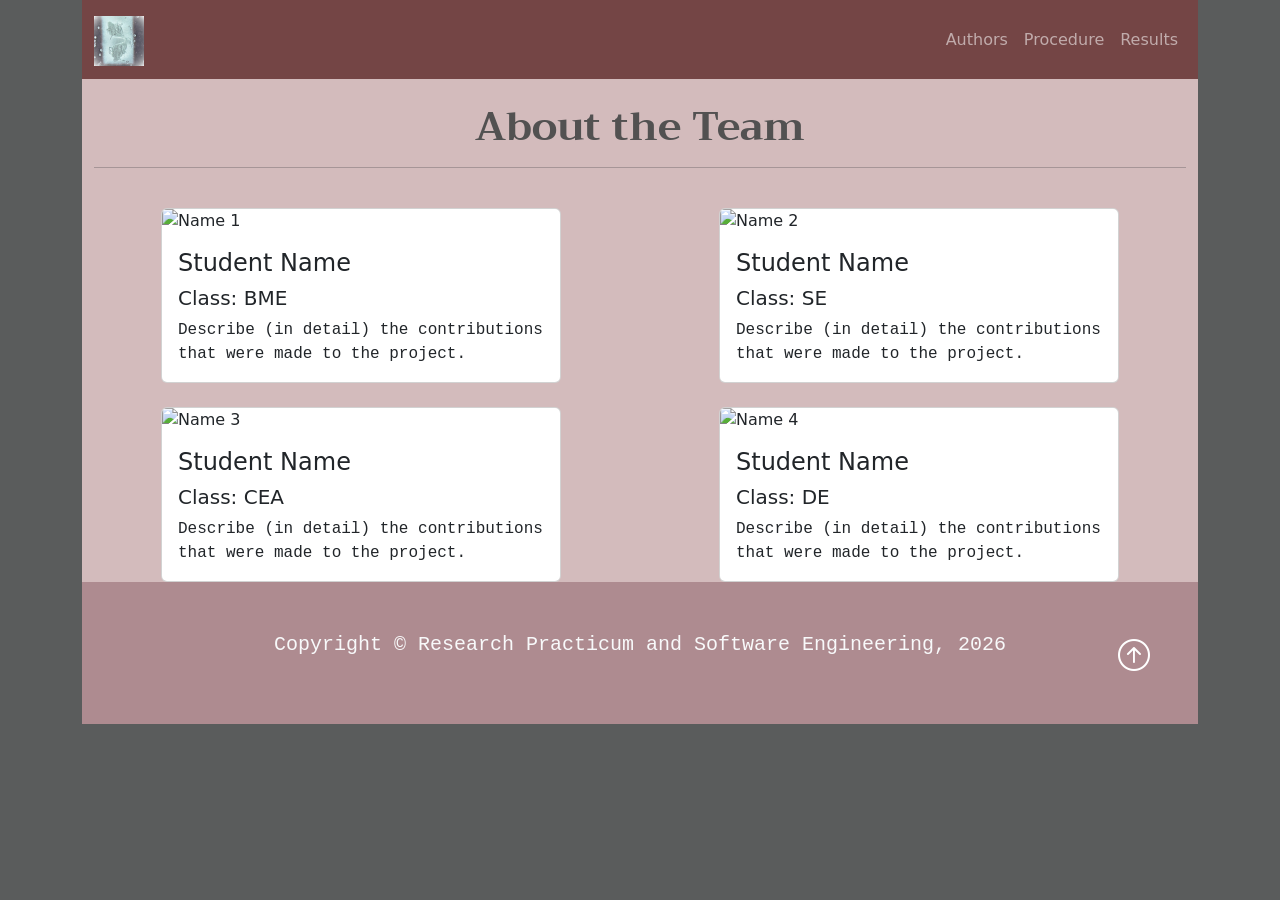
==== authors.html @ 6f35f6b5 "Added all necessary pages, formatted CSS" ====
<!DOCTYPE html>
<html lang="en">

<head>
    <meta charset="UTF-8">
    <meta name="viewport" content="width=device-width, initial-scale=1.0">
    <title>Activity 2.1.5 Class Demo</title>

    <!--CSS Links-->
    <link href="https://cdn.jsdelivr.net/npm/bootstrap@5.3.8/dist/css/bootstrap.min.css" rel="stylesheet"
        integrity="sha384-sRIl4kxILFvY47J16cr9ZwB07vP4J8+LH7qKQnuqkuIAvNWLzeN8tE5YBujZqJLB" crossorigin="anonymous">
    <link rel="stylesheet" href="https://cdn.jsdelivr.net/npm/bootstrap-icons@1.13.1/font/bootstrap-icons.min.css">
    <link rel="stylesheet" href="styles.css">
    <link rel="stylesheet" href="https://fonts.googleapis.com/css?family=Trirong">


    <!--JavaScript Links-->
    <script src="https://cdn.jsdelivr.net/npm/bootstrap@5.3.8/dist/js/bootstrap.bundle.min.js"
        integrity="sha384-FKyoEForCGlyvwx9Hj09JcYn3nv7wiPVlz7YYwJrWVcXK/BmnVDxM+D2scQbITxI"
        crossorigin="anonymous"></script>
</head>

<body class="body">
    <div class="container-lg min-vh-100">
        <header>
            <!--Navigation Bar-->
            <nav class="navbar navbar-expand-lg nav-background-color" data-bs-theme="dark">
                <div class="container">
                    <a href="index.html" class="navbar-brand"> <!-- Website Brand -->
                        <img src="img/ovary.png" alt="Ovary logo" class="d-inline-block align-text-top w-50">
                    </a>

                    <!--Hamburger Menu Button-->
                    <button class="navbar-toggler" type="button" data-bs-toggle="collapse" data-bs-target="#navmenu">
                        <span class="navbar-toggler-icon"></span>
                    </button>

                    <!-- Collapsible Navbar menu with custom hover underline CSS animation -->
                    <div class="collapse navbar-collapse" id="navmenu"> <!--Links to hamburger menu-->
                        <ul class="navbar-nav ms-auto"> <!--ms-auto provides automatic margin spacing-->
                            <li class="nav-itm">
                                <a href="authors.html" class="nav-link hover-underline-animation">Authors</a>
                            </li>
                            <li class="nav-itm">
                                <a href="procedure.html" class="nav-link hover-underline-animation">Procedure</a>
                            </li>
                            <li class="nav-itm">
                                <a href="results.html" class="nav-link hover-underline-animation">Results</a>
                            </li>
                        </ul>
                    </div>
                </div>
            </nav>
        </header>

        <!--About the team-->
        <section class="authors">
            <div class="container">
                <br> <!--Line break-->
                <h1 class="text-center about-team">About the Team</h1>
                <hr><br> <!--Horizontal and vertical line break-->

                <!--Cards organized in a 2x2 table format-->
                <div class="row rows-cols-1 rows-cols-md-2 g-4">
                    <div class="col">
                        <div class="card about">
                            <img src="img/woman1.jpg" alt="Name 1" class="card-img-top">
                            <div class="card-body">
                                <h4 class="card-title">Student Name</h4>
                                <h5>Class: BME</h5>
                                <p class="card-text">Describe (in detail) the contributions that were made to the
                                    project.</p>
                            </div>
                        </div>
                    </div>
                    <div class="col">
                        <div class="card about">
                            <img src="img/man1.png" alt="Name 2" class="card-img-top">
                            <div class="card-body">
                                <h4 class="card-title">Student Name</h4>
                                <h5>Class: SE</h5>
                                <p class="card-text">Describe (in detail) the contributions that were made to the
                                    project.</p>
                            </div>
                        </div>
                    </div>
                    <div class="col">
                        <div class="card about">
                            <img src="img/man2.jpg" alt="Name 3" class="card-img-top">
                            <div class="card-body">
                                <h4 class="card-title">Student Name</h4>
                                <h5>Class: CEA</h5>
                                <p class="card-text">Describe (in detail) the contributions that were made to the
                                    project.</p>
                            </div>
                        </div>
                    </div>
                    <div class="col">
                        <div class="card about">
                            <img src="img/woman2.jpg" alt="Name 4" class="card-img-top">
                            <div class="card-body">
                                <h4 class="card-title">Student Name</h4>
                                <h5>Class: DE</h5>
                                <p class="card-text">Describe (in detail) the contributions that were made to the
                                    project.</p>
                            </div>
                        </div>
                    </div>
                </div>
            </div>
        </section>


        <!--Footer-->
        <footer class="p-5 footer text-light text-center position-relative">
            <div class="container">
                <p class="lead">Copyright &copy; Research Practicum and Software Engineering, 2026</p>
                <a href="#" class="position-absolute bottom-0 end-0 p-5">
                    <i class="bi bi-arrow-up-circle h2 icon-white"></i>
                </a>
            </div>
        </footer>


    </div>

</body>

</html>
---- styles.css ----
/* ---------------------------------- Class CSS ---------------------------------- */

.about{
    width:400px;
    margin: auto;
}

.about-team{
    color:rgb(82, 81, 81)
}

.authors{
    background-color: #d3bbbc;
}

.body{
    background-color: rgb(90, 92, 92);
}

.chartjs-sample{
    background-color: #b08794;
}

.footer{                
    background-color: #ae8b90;
}

.icon-white{            /* Arrow icon at bottom of page */
    color: #FFFFFF;
}

.nav-background-color{   /* navbar background color */
    background-color: #744545;
}

.nav-menu-item{               /* navbar link text properties */
    font-size:25px;
    margin-left: 10px;
    margin-right: 10px;
}

.overview{
    background-color: #d3bbbc;
}

.overview-left-padding{
    padding-left: 20px;
}

.overview-right-padding{  
    padding-right: 20px;
}

.procedure{
    background-color: #d3bbbc;
    padding: 1px;
}

.showcase{
    background-color: #d3bbbc; /*#0096c7*/
}

h1 {
    font-family: "Trirong", Cambria, Cochin, Georgia, Times, 'Times New Roman', serif;
    font-weight: bold;
}

h1.display-4 {
    font-family: "Trirong", Cambria, Cochin, Georgia, Times, 'Times New Roman', serif;
    font-weight: bold;
    color: #1a0000;
    text-shadow: 0px 0px 10px #ffc9c9;
}
p {
    font-family:'Courier New', Courier, monospace;
}


/* ----------------- ID CSS ----------------- */

/* -----------------Underline Animation CSS -----------------*/
#chart-wrapper{
    margin: auto;
    padding: 10px; 
    min-height: 400px;
    background-color: whitesmoke !important;
    justify-content: center;
    align-items: center;  
}



.hover-underline-animation {
    display: inline-block;
    position: relative;
    /*color: #0087ca;*/
  }
  
.hover-underline-animation:after {
    content: '';
    position: absolute;
    width: 100%;
    transform: scaleX(0);
    height: 2px;
    bottom: 0;
    left: 0;
    background-color: #eae6e6;
    /*transform-origin: bottom right;*/
    transition: transform 0.35s ease-out;
}
  
.hover-underline-animation:hover:after {
    transform: scaleX(1);
    /*transform-origin: bottom left;*/
}
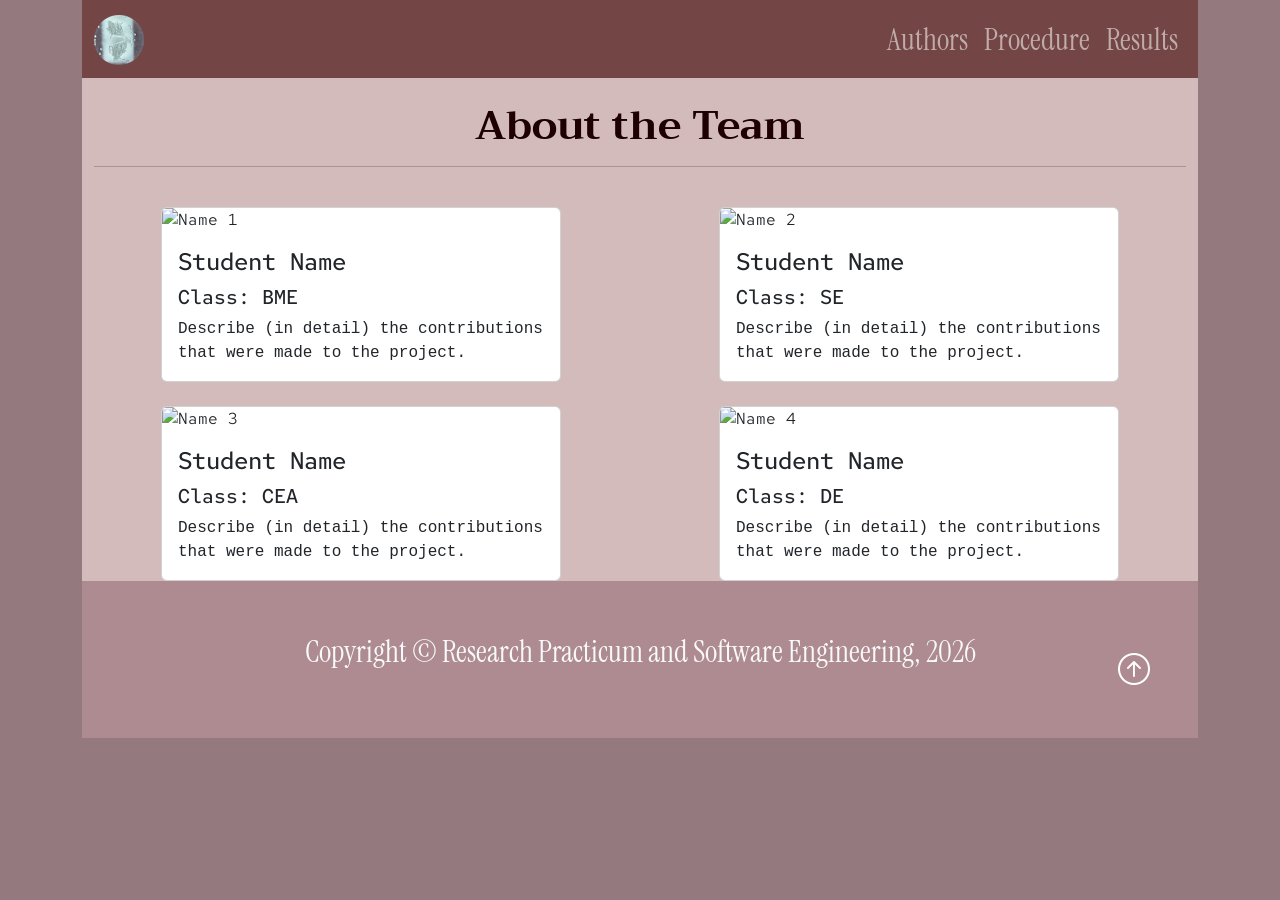
==== commit 9698536e: "Fixed css" ====
--- a/authors.html
+++ b/authors.html
@@ -12,7 +12,10 @@
     <link rel="stylesheet" href="https://cdn.jsdelivr.net/npm/bootstrap-icons@1.13.1/font/bootstrap-icons.min.css">
     <link rel="stylesheet" href="styles.css">
     <link rel="stylesheet" href="https://fonts.googleapis.com/css?family=Trirong">
+    <link href="https://fonts.googleapis.com/css2?family=Instrument+Serif:ital@0;1&display=swap" rel="stylesheet">
+    <link href="https://fonts.googleapis.com/css2?family=Red+Hat+Mono:ital,wght@0,300..700;1,300..700&display=swap" rel="stylesheet">
 
+    <link rel="icon" type="image/x-icon" href="img/ovary.png">
 
     <!--JavaScript Links-->
     <script src="https://cdn.jsdelivr.net/npm/bootstrap@5.3.8/dist/js/bootstrap.bundle.min.js"
@@ -68,7 +71,7 @@
                             <div class="card-body">
                                 <h4 class="card-title">Student Name</h4>
                                 <h5>Class: BME</h5>
-                                <p class="card-text">Describe (in detail) the contributions that were made to the
+                                <p class="card-text ">Describe (in detail) the contributions that were made to the
                                     project.</p>
                             </div>
                         </div>
@@ -114,7 +117,7 @@
         <!--Footer-->
         <footer class="p-5 footer text-light text-center position-relative">
             <div class="container">
-                <p class="lead">Copyright &copy; Research Practicum and Software Engineering, 2026</p>
+                <p class="lead credits">Copyright &copy; Research Practicum and Software Engineering, 2026</p>
                 <a href="#" class="position-absolute bottom-0 end-0 p-5">
                     <i class="bi bi-arrow-up-circle h2 icon-white"></i>
                 </a>
--- a/styles.css
+++ b/styles.css
@@ -6,7 +6,7 @@
 }
 
 .about-team{
-    color:rgb(82, 81, 81)
+    color:rgb(30, 0, 0)
 }
 
 .authors{
@@ -14,11 +14,15 @@
 }
 
 .body{
-    background-color: rgb(90, 92, 92);
+    background-color: rgb(148, 122, 126);
 }
 
 .chartjs-sample{
     background-color: #b08794;
+}
+
+.container {
+    font-family: "Red Hat Mono", monospace;
 }
 
 .footer{                
@@ -27,6 +31,11 @@
 
 .icon-white{            /* Arrow icon at bottom of page */
     color: #FFFFFF;
+}
+
+.credits {
+    font-family: "Instrument Serif", "Trirong", Cambria, Cochin, Georgia;
+    font-size: 30px;
 }
 
 .nav-background-color{   /* navbar background color */
@@ -39,6 +48,10 @@
     margin-right: 10px;
 }
 
+.new-font{
+    font-family: "Red Hat Mono", monospace;
+    font-weight: 200;
+}
 .overview{
     background-color: #d3bbbc;
 }
@@ -75,6 +88,14 @@
     font-family:'Courier New', Courier, monospace;
 }
 
+.minimize {
+    font-size: 20px;
+}
+
+.nav-itm {
+    font-family: "Instrument Serif", "Trirong", Cambria, Cochin, Georgia;
+    font-size: 30px;
+}
 
 /* ----------------- ID CSS ----------------- */
 
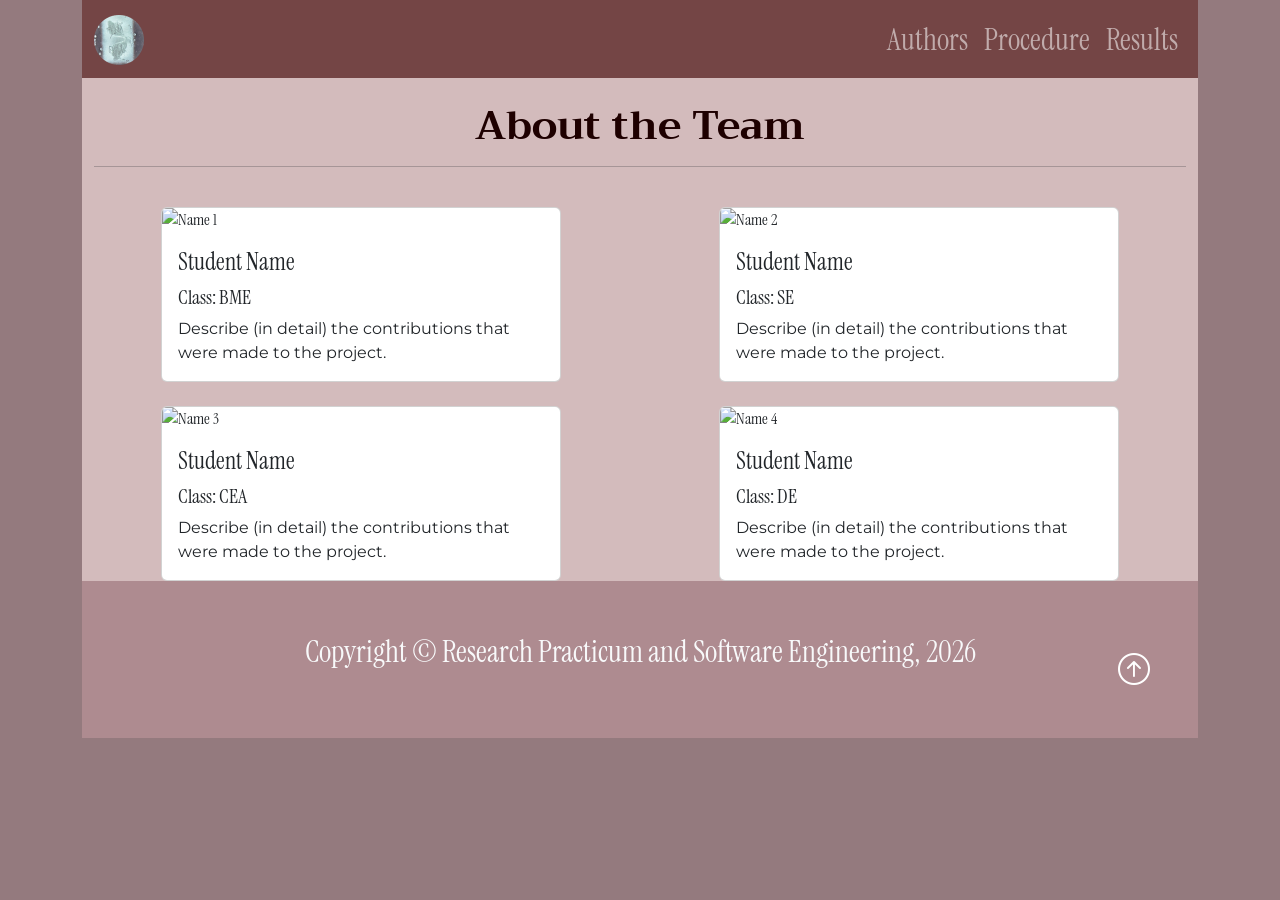
==== commit cd1f6227: "Fixed hero image and added fonts" ====
--- a/authors.html
+++ b/authors.html
@@ -13,7 +13,8 @@
     <link rel="stylesheet" href="styles.css">
     <link rel="stylesheet" href="https://fonts.googleapis.com/css?family=Trirong">
     <link href="https://fonts.googleapis.com/css2?family=Instrument+Serif:ital@0;1&display=swap" rel="stylesheet">
-    <link href="https://fonts.googleapis.com/css2?family=Red+Hat+Mono:ital,wght@0,300..700;1,300..700&display=swap" rel="stylesheet">
+    <link href="https://fonts.googleapis.com/css2?family=Montserrat:ital,wght@0,100..900;1,100..900&display=swap"
+        rel="stylesheet">
 
     <link rel="icon" type="image/x-icon" href="img/ovary.png">
 
--- a/styles.css
+++ b/styles.css
@@ -22,7 +22,7 @@
 }
 
 .container {
-    font-family: "Red Hat Mono", monospace;
+    font-family: "Instrument Serif", "Montserrat", Cambria, monospace;
 }
 
 .footer{                
@@ -49,8 +49,8 @@
 }
 
 .new-font{
-    font-family: "Red Hat Mono", monospace;
-    font-weight: 200;
+    font-family: "Montserrat", monospace;
+    font-weight:400;
 }
 .overview{
     background-color: #d3bbbc;
@@ -83,9 +83,12 @@
     font-weight: bold;
     color: #1a0000;
     text-shadow: 0px 0px 10px #ffc9c9;
+    text-align: center;
+    align-items: center;
+    justify-content: center;
 }
 p {
-    font-family:'Courier New', Courier, monospace;
+    font-family:'Montserrat', Courier, monospace;
 }
 
 .minimize {
@@ -95,6 +98,14 @@
 .nav-itm {
     font-family: "Instrument Serif", "Trirong", Cambria, Cochin, Georgia;
     font-size: 30px;
+}
+
+.hero-image {
+    background-image: url("img/image.png");
+    background-position: center;
+    background-size: cover;
+    background-repeat: no-repeat;
+    position: relative;
 }
 
 /* ----------------- ID CSS ----------------- */
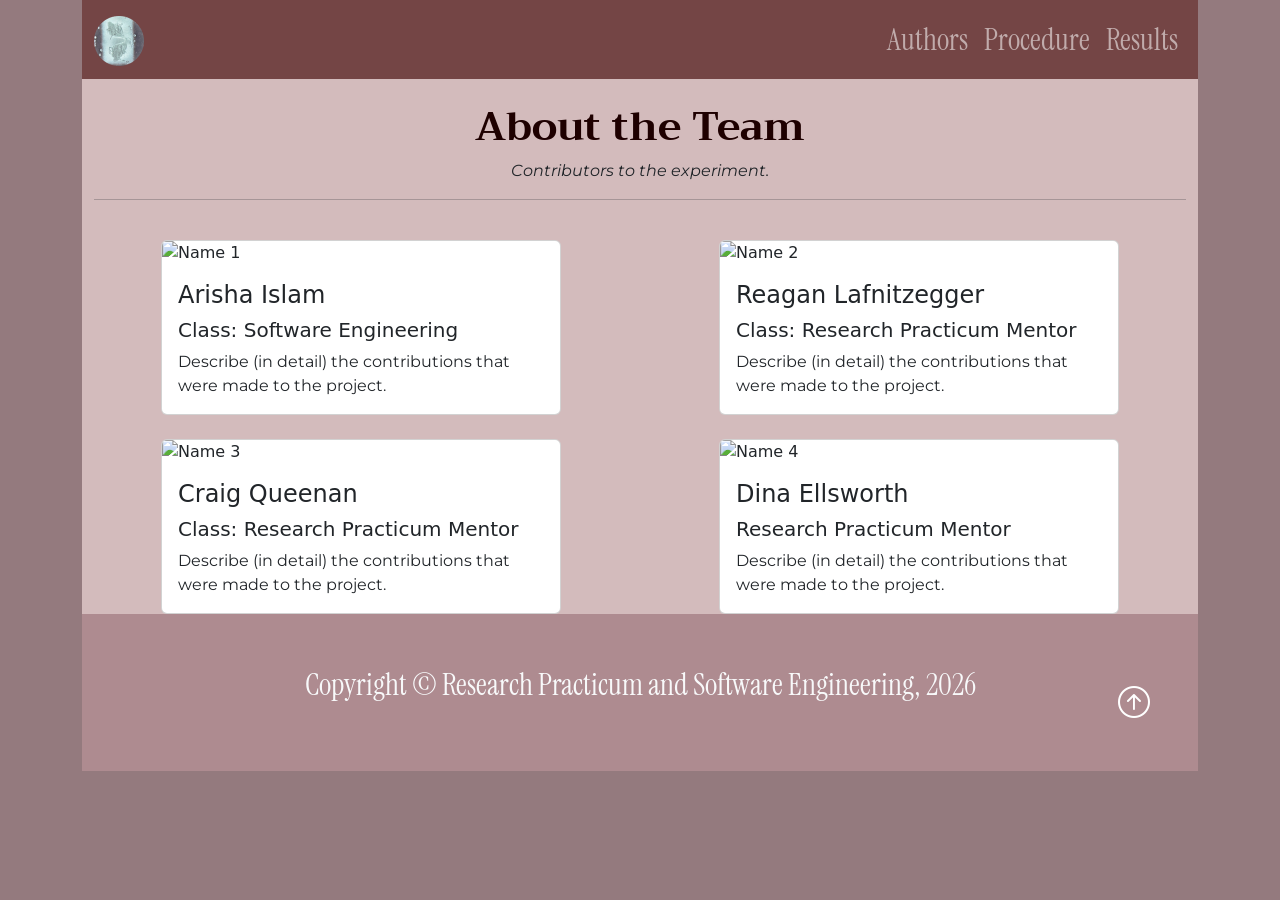
==== commit 7777a590: "Updated things" ====
--- a/authors.html
+++ b/authors.html
@@ -62,6 +62,7 @@
             <div class="container">
                 <br> <!--Line break-->
                 <h1 class="text-center about-team">About the Team</h1>
+                <p class="text-center"><em>Contributors to the experiment.</em></p>
                 <hr><br> <!--Horizontal and vertical line break-->
 
                 <!--Cards organized in a 2x2 table format-->
@@ -70,8 +71,8 @@
                         <div class="card about">
                             <img src="img/woman1.jpg" alt="Name 1" class="card-img-top">
                             <div class="card-body">
-                                <h4 class="card-title">Student Name</h4>
-                                <h5>Class: BME</h5>
+                                <h4 class="card-title">Arisha Islam</h4>
+                                <h5>Class: Software Engineering</h5>
                                 <p class="card-text ">Describe (in detail) the contributions that were made to the
                                     project.</p>
                             </div>
@@ -81,8 +82,8 @@
                         <div class="card about">
                             <img src="img/man1.png" alt="Name 2" class="card-img-top">
                             <div class="card-body">
-                                <h4 class="card-title">Student Name</h4>
-                                <h5>Class: SE</h5>
+                                <h4 class="card-title">Reagan Lafnitzegger</h4>
+                                <h5>Class: Research Practicum Mentor</h5>
                                 <p class="card-text">Describe (in detail) the contributions that were made to the
                                     project.</p>
                             </div>
@@ -92,8 +93,8 @@
                         <div class="card about">
                             <img src="img/man2.jpg" alt="Name 3" class="card-img-top">
                             <div class="card-body">
-                                <h4 class="card-title">Student Name</h4>
-                                <h5>Class: CEA</h5>
+                                <h4 class="card-title">Craig Queenan</h4>
+                                <h5>Class: Research Practicum Mentor</h5>
                                 <p class="card-text">Describe (in detail) the contributions that were made to the
                                     project.</p>
                             </div>
@@ -103,8 +104,8 @@
                         <div class="card about">
                             <img src="img/woman2.jpg" alt="Name 4" class="card-img-top">
                             <div class="card-body">
-                                <h4 class="card-title">Student Name</h4>
-                                <h5>Class: DE</h5>
+                                <h4 class="card-title">Dina Ellsworth</h4>
+                                <h5>Research Practicum Mentor</h5>
                                 <p class="card-text">Describe (in detail) the contributions that were made to the
                                     project.</p>
                             </div>
--- a/styles.css
+++ b/styles.css
@@ -21,9 +21,6 @@
     background-color: #b08794;
 }
 
-.container {
-    font-family: "Instrument Serif", "Montserrat", Cambria, monospace;
-}
 
 .footer{                
     background-color: #ae8b90;
@@ -51,6 +48,7 @@
 .new-font{
     font-family: "Montserrat", monospace;
     font-weight:400;
+    list-style-type:circle;
 }
 .overview{
     background-color: #d3bbbc;
@@ -101,11 +99,15 @@
 }
 
 .hero-image {
-    background-image: url("img/image.png");
+    background-image: linear-gradient(45deg, rgba(255, 174, 190, 0.731), rgba(241, 170, 170, 0.279), rgba(123, 61, 77, 0.648)), url("img/image.png");
     background-position: center;
     background-size: cover;
     background-repeat: no-repeat;
     position: relative;
+}
+
+::selection {
+    background: rgba(226, 138, 176, 0.75);
 }
 
 /* ----------------- ID CSS ----------------- */
@@ -115,7 +117,7 @@
     margin: auto;
     padding: 10px; 
     min-height: 400px;
-    background-color: whitesmoke !important;
+    background-color: rgb(255, 223, 233) !important;
     justify-content: center;
     align-items: center;  
 }
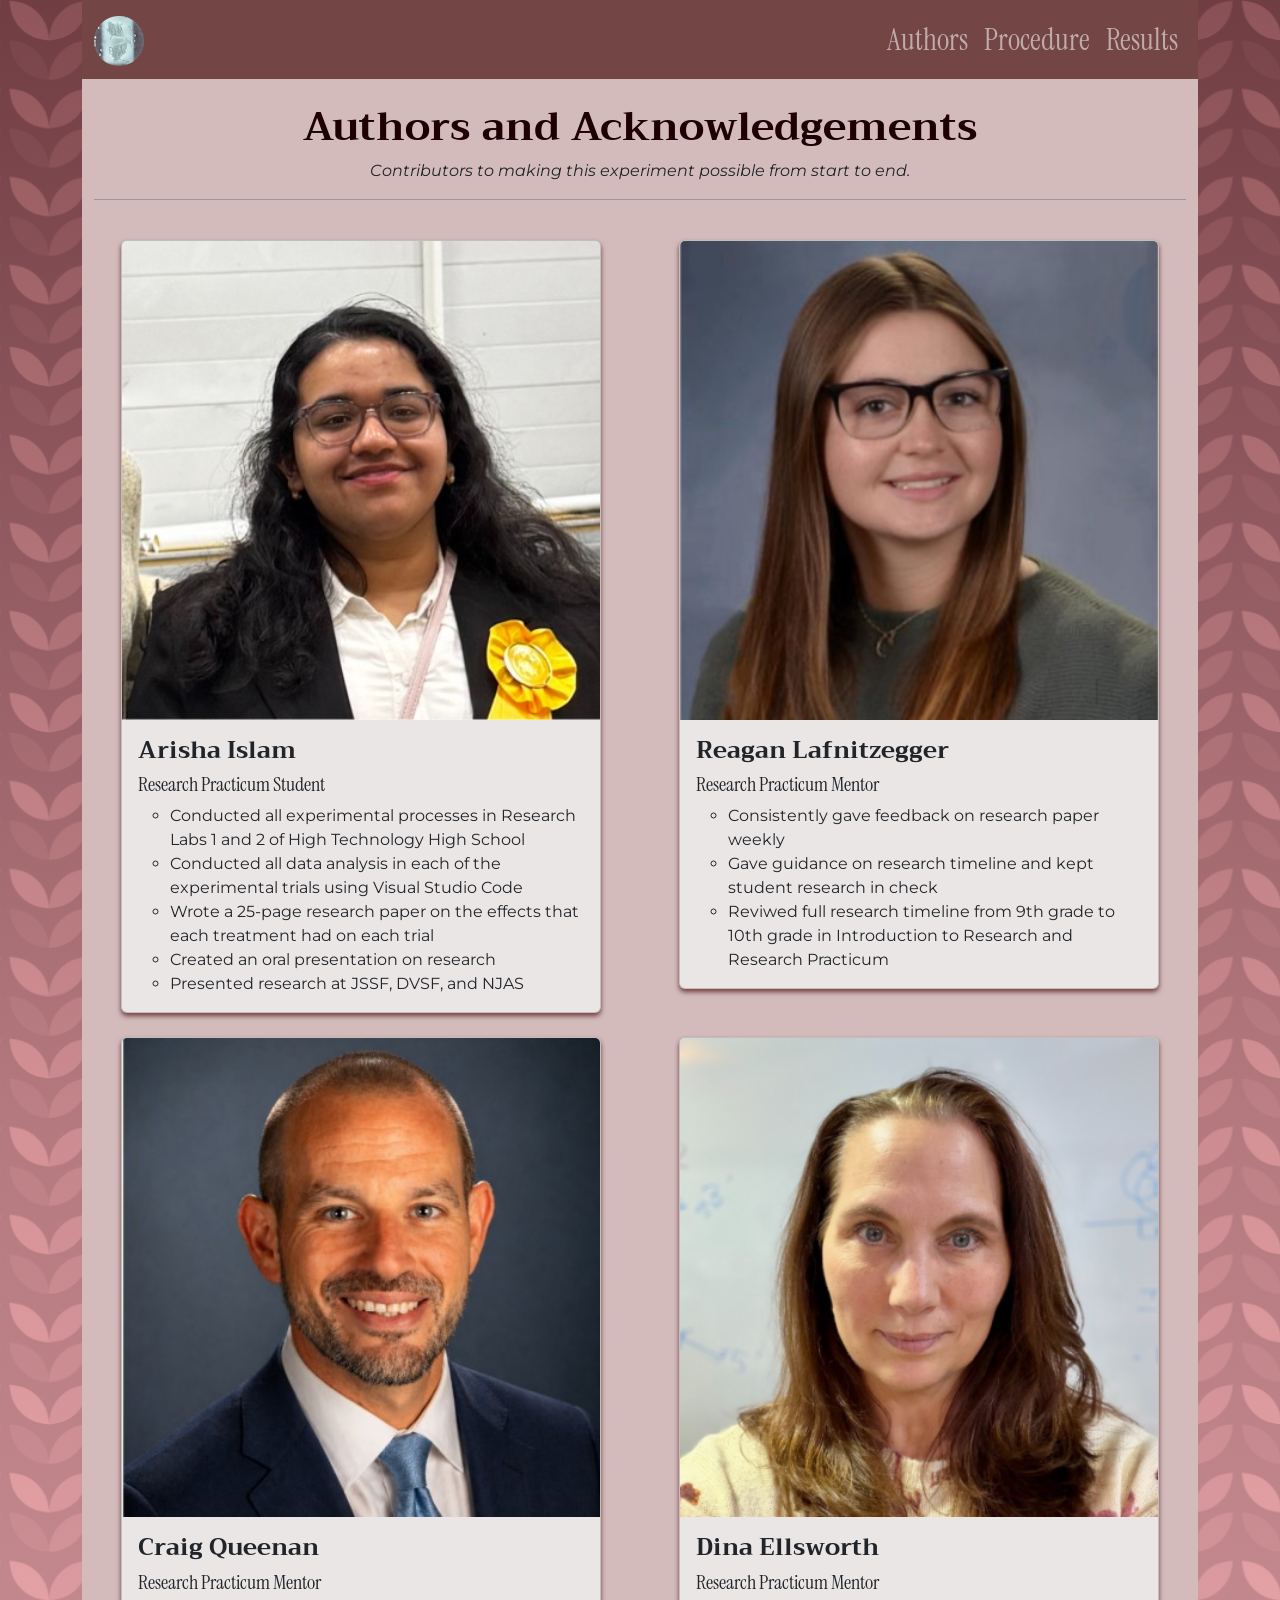
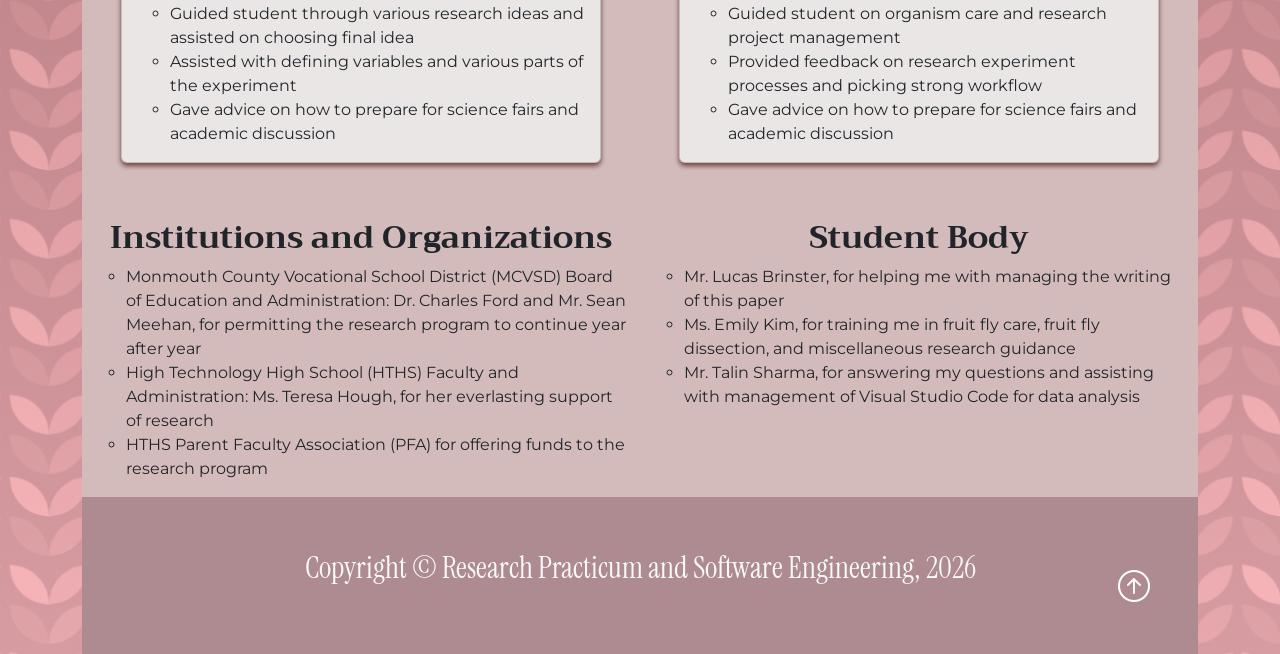
==== commit 3aabce6b: "Completed all code and added all assets for first deployment - fixed resize bug - added all text -fi" ====
--- a/authors.html
+++ b/authors.html
@@ -1,134 +1,283 @@
-<!DOCTYPE html>
+<!doctype html>
 <html lang="en">
-
-<head>
-    <meta charset="UTF-8">
-    <meta name="viewport" content="width=device-width, initial-scale=1.0">
+  <head>
+    <meta charset="UTF-8" />
+    <meta name="viewport" content="width=device-width, initial-scale=1.0" />
     <title>Activity 2.1.5 Class Demo</title>
 
     <!--CSS Links-->
-    <link href="https://cdn.jsdelivr.net/npm/bootstrap@5.3.8/dist/css/bootstrap.min.css" rel="stylesheet"
-        integrity="sha384-sRIl4kxILFvY47J16cr9ZwB07vP4J8+LH7qKQnuqkuIAvNWLzeN8tE5YBujZqJLB" crossorigin="anonymous">
-    <link rel="stylesheet" href="https://cdn.jsdelivr.net/npm/bootstrap-icons@1.13.1/font/bootstrap-icons.min.css">
-    <link rel="stylesheet" href="styles.css">
-    <link rel="stylesheet" href="https://fonts.googleapis.com/css?family=Trirong">
-    <link href="https://fonts.googleapis.com/css2?family=Instrument+Serif:ital@0;1&display=swap" rel="stylesheet">
-    <link href="https://fonts.googleapis.com/css2?family=Montserrat:ital,wght@0,100..900;1,100..900&display=swap"
-        rel="stylesheet">
-
-    <link rel="icon" type="image/x-icon" href="img/ovary.png">
+    <link
+      href="https://cdn.jsdelivr.net/npm/bootstrap@5.3.8/dist/css/bootstrap.min.css"
+      rel="stylesheet"
+      integrity="sha384-sRIl4kxILFvY47J16cr9ZwB07vP4J8+LH7qKQnuqkuIAvNWLzeN8tE5YBujZqJLB"
+      crossorigin="anonymous"
+    />
+    <link
+      rel="stylesheet"
+      href="https://cdn.jsdelivr.net/npm/bootstrap-icons@1.13.1/font/bootstrap-icons.min.css"
+    />
+    <link rel="stylesheet" href="styles.css" />
+    <link
+      rel="stylesheet"
+      href="https://fonts.googleapis.com/css?family=Trirong"
+    />
+    <link
+      href="https://fonts.googleapis.com/css2?family=Instrument+Serif:ital@0;1&display=swap"
+      rel="stylesheet"
+    />
+    <link
+      href="https://fonts.googleapis.com/css2?family=Montserrat:ital,wght@0,100..900;1,100..900&display=swap"
+      rel="stylesheet"
+    />
+
+    <link rel="icon" type="image/x-icon" href="img/ovary.png" />
 
     <!--JavaScript Links-->
-    <script src="https://cdn.jsdelivr.net/npm/bootstrap@5.3.8/dist/js/bootstrap.bundle.min.js"
-        integrity="sha384-FKyoEForCGlyvwx9Hj09JcYn3nv7wiPVlz7YYwJrWVcXK/BmnVDxM+D2scQbITxI"
-        crossorigin="anonymous"></script>
-</head>
-
-<body class="body">
+    <script
+      src="https://cdn.jsdelivr.net/npm/bootstrap@5.3.8/dist/js/bootstrap.bundle.min.js"
+      integrity="sha384-FKyoEForCGlyvwx9Hj09JcYn3nv7wiPVlz7YYwJrWVcXK/BmnVDxM+D2scQbITxI"
+      crossorigin="anonymous"
+    ></script>
+  </head>
+
+  <body class="body">
     <div class="container-lg min-vh-100">
-        <header>
-            <!--Navigation Bar-->
-            <nav class="navbar navbar-expand-lg nav-background-color" data-bs-theme="dark">
-                <div class="container">
-                    <a href="index.html" class="navbar-brand"> <!-- Website Brand -->
-                        <img src="img/ovary.png" alt="Ovary logo" class="d-inline-block align-text-top w-50">
-                    </a>
-
-                    <!--Hamburger Menu Button-->
-                    <button class="navbar-toggler" type="button" data-bs-toggle="collapse" data-bs-target="#navmenu">
-                        <span class="navbar-toggler-icon"></span>
-                    </button>
-
-                    <!-- Collapsible Navbar menu with custom hover underline CSS animation -->
-                    <div class="collapse navbar-collapse" id="navmenu"> <!--Links to hamburger menu-->
-                        <ul class="navbar-nav ms-auto"> <!--ms-auto provides automatic margin spacing-->
-                            <li class="nav-itm">
-                                <a href="authors.html" class="nav-link hover-underline-animation">Authors</a>
-                            </li>
-                            <li class="nav-itm">
-                                <a href="procedure.html" class="nav-link hover-underline-animation">Procedure</a>
-                            </li>
-                            <li class="nav-itm">
-                                <a href="results.html" class="nav-link hover-underline-animation">Results</a>
-                            </li>
-                        </ul>
-                    </div>
-                </div>
-            </nav>
-        </header>
-
-        <!--About the team-->
-        <section class="authors">
-            <div class="container">
-                <br> <!--Line break-->
-                <h1 class="text-center about-team">About the Team</h1>
-                <p class="text-center"><em>Contributors to the experiment.</em></p>
-                <hr><br> <!--Horizontal and vertical line break-->
-
-                <!--Cards organized in a 2x2 table format-->
-                <div class="row rows-cols-1 rows-cols-md-2 g-4">
-                    <div class="col">
-                        <div class="card about">
-                            <img src="img/woman1.jpg" alt="Name 1" class="card-img-top">
-                            <div class="card-body">
-                                <h4 class="card-title">Arisha Islam</h4>
-                                <h5>Class: Software Engineering</h5>
-                                <p class="card-text ">Describe (in detail) the contributions that were made to the
-                                    project.</p>
-                            </div>
-                        </div>
-                    </div>
-                    <div class="col">
-                        <div class="card about">
-                            <img src="img/man1.png" alt="Name 2" class="card-img-top">
-                            <div class="card-body">
-                                <h4 class="card-title">Reagan Lafnitzegger</h4>
-                                <h5>Class: Research Practicum Mentor</h5>
-                                <p class="card-text">Describe (in detail) the contributions that were made to the
-                                    project.</p>
-                            </div>
-                        </div>
-                    </div>
-                    <div class="col">
-                        <div class="card about">
-                            <img src="img/man2.jpg" alt="Name 3" class="card-img-top">
-                            <div class="card-body">
-                                <h4 class="card-title">Craig Queenan</h4>
-                                <h5>Class: Research Practicum Mentor</h5>
-                                <p class="card-text">Describe (in detail) the contributions that were made to the
-                                    project.</p>
-                            </div>
-                        </div>
-                    </div>
-                    <div class="col">
-                        <div class="card about">
-                            <img src="img/woman2.jpg" alt="Name 4" class="card-img-top">
-                            <div class="card-body">
-                                <h4 class="card-title">Dina Ellsworth</h4>
-                                <h5>Research Practicum Mentor</h5>
-                                <p class="card-text">Describe (in detail) the contributions that were made to the
-                                    project.</p>
-                            </div>
-                        </div>
-                    </div>
-                </div>
-            </div>
-        </section>
-
-
-        <!--Footer-->
-        <footer class="p-5 footer text-light text-center position-relative">
-            <div class="container">
-                <p class="lead credits">Copyright &copy; Research Practicum and Software Engineering, 2026</p>
-                <a href="#" class="position-absolute bottom-0 end-0 p-5">
-                    <i class="bi bi-arrow-up-circle h2 icon-white"></i>
-                </a>
-            </div>
-        </footer>
-
-
+      <header>
+        <!--Navigation Bar-->
+        <nav
+          class="navbar navbar-expand-lg nav-background-color"
+          data-bs-theme="dark"
+        >
+          <div class="container">
+            <a href="index.html" class="navbar-brand">
+              <!-- Website Brand -->
+              <img
+                src="img/ovary.png"
+                alt="Ovary logo"
+                class="d-inline-block align-text-top w-50"
+              />
+            </a>
+
+            <!--Hamburger Menu Button-->
+            <button
+              class="navbar-toggler"
+              type="button"
+              data-bs-toggle="collapse"
+              data-bs-target="#navmenu"
+            >
+              <span class="navbar-toggler-icon"></span>
+            </button>
+
+            <!-- Collapsible Navbar menu with custom hover underline CSS animation -->
+            <div class="collapse navbar-collapse" id="navmenu">
+              <!--Links to hamburger menu-->
+              <ul class="navbar-nav ms-auto">
+                <!--ms-auto provides automatic margin spacing-->
+                <li class="nav-itm">
+                  <a
+                    href="authors.html"
+                    class="nav-link hover-underline-animation"
+                    >Authors</a
+                  >
+                </li>
+                <li class="nav-itm">
+                  <a
+                    href="procedure.html"
+                    class="nav-link hover-underline-animation"
+                    >Procedure</a
+                  >
+                </li>
+                <li class="nav-itm">
+                  <a
+                    href="results.html"
+                    class="nav-link hover-underline-animation"
+                    >Results</a
+                  >
+                </li>
+              </ul>
+            </div>
+          </div>
+        </nav>
+      </header>
+
+      <!--About the team-->
+      <section class="authors">
+        <div class="container">
+          <br />
+          <!--Line break-->
+          <h1 class="text-center about-team">Authors and Acknowledgements</h1>
+          <p class="text-center">
+            <em
+              >Contributors to making this experiment possible from start to
+              end.</em
+            >
+          </p>
+          <hr />
+          <br />
+          <!--Horizontal and vertical line break-->
+
+          <!--Cards organized in a 2x2 table format-->
+          <div class="row row-cols-1 row-cols-md-2 g-4">
+            <div class="col">
+              <div class="card about">
+                <img
+                  src="img/arisha.jpg"
+                  alt="Arisha Islam"
+                  class="card-img-top"
+                />
+                <div class="card-body">
+                  <h4 class="card-title card-headings">Arisha Islam</h4>
+                  <h5 class="name">Research Practicum Student</h5>
+                  <ul class="card-text new-font">
+                    <li>
+                      Conducted all experimental processes in Research Labs 1
+                      and 2 of High Technology High School
+                    </li>
+                    <li>
+                      Conducted all data analysis in each of the experimental
+                      trials using Visual Studio Code
+                    </li>
+                    <li>
+                      Wrote a 25-page research paper on the effects that each
+                      treatment had on each trial
+                    </li>
+                    <li>Created an oral presentation on research</li>
+                    <li>Presented research at JSSF, DVSF, and NJAS</li>
+                  </ul>
+                </div>
+              </div>
+            </div>
+            <div class="col">
+              <div class="card about">
+                <img
+                  src="img/lafnitz.jpg"
+                  alt="Reagan Lafnitzegger"
+                  class="card-img-top"
+                />
+                <div class="card-body">
+                  <h4 class="card-title card-headings">Reagan Lafnitzegger</h4>
+                  <h5 class="name">Research Practicum Mentor</h5>
+                  <ul class="card-text new-font">
+                    <li>Consistently gave feedback on research paper weekly</li>
+                    <li>
+                      Gave guidance on research timeline and kept student
+                      research in check
+                    </li>
+                    <li>
+                      Reviwed full research timeline from 9th grade to 10th
+                      grade in Introduction to Research and Research Practicum
+                    </li>
+                  </ul>
+                </div>
+              </div>
+            </div>
+            <div class="col">
+              <div class="card about">
+                <img
+                  src="img/queenan.jpg"
+                  alt="Craig Queenan"
+                  class="card-img-top"
+                />
+                <div class="card-body">
+                  <h4 class="card-title card-headings">Craig Queenan</h4>
+                  <h5 class="name">Research Practicum Mentor</h5>
+                  <ul class="card-text new-font">
+                    <li>
+                      Guided student through various research ideas and assisted
+                      on choosing final idea
+                    </li>
+                    <li>
+                      Assisted with defining variables and various parts of the
+                      experiment
+                    </li>
+                    <li>
+                      Gave advice on how to prepare for science fairs and
+                      academic discussion
+                    </li>
+                  </ul>
+                </div>
+              </div>
+            </div>
+            <div class="col">
+              <div class="card about">
+                <img
+                  src="img/ellsworth.png"
+                  alt="Dina Ellsworth"
+                  class="card-img-top"
+                />
+                <div class="card-body">
+                  <h4 class="card-title card-headings">Dina Ellsworth</h4>
+                  <h5 class="name">Research Practicum Mentor</h5>
+                  <ul class="card-text new-font">
+                    <li>
+                      Guided student on organism care and research project
+                      management
+                    </li>
+                    <li>
+                      Provided feedback on research experiment processes and
+                      picking strong workflow
+                    </li>
+                    <li>
+                      Gave advice on how to prepare for science fairs and
+                      academic discussion
+                    </li>
+                  </ul>
+                </div>
+              </div>
+            </div>
+            <div class="col" style="margin-top: 5%">
+              <h2 class="text-center card-headings">
+                Institutions and Organizations
+              </h2>
+              <ul class="new-font">
+                <li>
+                  Monmouth County Vocational School District (MCVSD) Board of
+                  Education and Administration: Dr. Charles Ford and Mr. Sean
+                  Meehan, for permitting the research program to continue year
+                  after year
+                </li>
+                <li>
+                  High Technology High School (HTHS) Faculty and Administration:
+                  Ms. Teresa Hough, for her everlasting support of research
+                </li>
+                <li>
+                  HTHS Parent Faculty Association (PFA) for offering funds to
+                  the research program
+                </li>
+              </ul>
+            </div>
+            <div class="col" style="margin-top: 5%">
+              <h2 class="text-center card-headings">Student Body</h2>
+              <ul class="new-font">
+                <li>
+                  Mr. Lucas Brinster, for helping me with managing the writing
+                  of this paper
+                </li>
+                <li>
+                  Ms. Emily Kim, for training me in fruit fly care, fruit fly
+                  dissection, and miscellaneous research guidance
+                </li>
+                <li>
+                  Mr. Talin Sharma, for answering my questions and assisting
+                  with management of Visual Studio Code for data analysis
+                </li>
+              </ul>
+            </div>
+          </div>
+        </div>
+      </section>
+
+      <!--Footer-->
+      <footer class="p-5 footer text-light text-center position-relative">
+        <div class="container">
+          <p class="lead credits">
+            Copyright &copy; Research Practicum and Software Engineering, 2026
+          </p>
+          <a href="#" class="position-absolute bottom-0 end-0 p-5">
+            <i class="bi bi-arrow-up-circle h2 icon-white"></i>
+          </a>
+        </div>
+      </footer>
     </div>
-
-</body>
-
-</html>+  </body>
+</html>
--- a/styles.css
+++ b/styles.css
@@ -1,149 +1,196 @@
 /* ---------------------------------- Class CSS ---------------------------------- */
 
-.about{
-    width:400px;
-    margin: auto;
+.about {
+  width: 90%;
+  margin: auto;
 }
 
-.about-team{
-    color:rgb(30, 0, 0)
+.about-team {
+  color: rgb(30, 0, 0);
 }
 
-.authors{
-    background-color: #d3bbbc;
+.authors {
+  background-color: #d3bbbc;
 }
 
-.body{
-    background-color: rgb(148, 122, 126);
+.body {
+  background-color: rgb(155, 142, 144);
+  background-image:
+    linear-gradient(
+      rgba(51, 1, 1, 0.5),
+      rgba(186, 121, 121, 0.5),
+      rgba(255, 189, 189, 0.5)
+    ),
+    url("img/background.png");
 }
 
-.chartjs-sample{
-    background-color: #b08794;
+.chartjs-sample {
+  background-color: #b08794;
 }
 
-
-.footer{                
-    background-color: #ae8b90;
+.footer {
+  background-color: #ae8b90;
 }
 
-.icon-white{            /* Arrow icon at bottom of page */
-    color: #FFFFFF;
+.icon-white {
+  /* Arrow icon at bottom of page */
+  color: #ffffff;
+}
+
+.card {
+    box-shadow: 0px 3px 5px #743e3e;
+    background-color:#eae6e6;
+}
+
+.card:hover {
+    transform: scale(1.025);
+    box-shadow: 0px 6px 10px #744343;
+    transition: all 1s ease-in-out;
+}
+
+.howTo h3 {
+    font-family: "Instrument Serif", "Trirong", Cambria, Cochin, Georgia;
+}
+
+.howTo li {
+    font-family: "Montserrat", monospace;
+    font-size: 13px;
+    text-align: left;
 }
 
 .credits {
-    font-family: "Instrument Serif", "Trirong", Cambria, Cochin, Georgia;
-    font-size: 30px;
+  font-family: "Instrument Serif", "Trirong", Cambria, Cochin, Georgia;
+  font-size: 30px;
 }
 
-.nav-background-color{   /* navbar background color */
-    background-color: #744545;
+.nav-background-color {
+  /* navbar background color */
+  background-color: #744545;
 }
 
-.nav-menu-item{               /* navbar link text properties */
-    font-size:25px;
-    margin-left: 10px;
-    margin-right: 10px;
+.nav-menu-item {
+  /* navbar link text properties */
+  font-size: 25px;
+  margin-left: 10px;
+  margin-right: 10px;
 }
 
-.new-font{
-    font-family: "Montserrat", monospace;
-    font-weight:400;
-    list-style-type:circle;
-}
-.overview{
-    background-color: #d3bbbc;
+.colored-back th {
+    background-color: #ffc9c9;
 }
 
-.overview-left-padding{
-    padding-left: 20px;
+.name {
+  font-family: "Instrument Serif", "Trirong", Cambria, Cochin, Georgia;
 }
 
-.overview-right-padding{  
-    padding-right: 20px;
+.new-font {
+  font-family: "Montserrat", monospace;
+  font-weight: 400;
+  list-style-type: circle;
+}
+.overview {
+  background-color: #d3bbbc;
 }
 
-.procedure{
-    background-color: #d3bbbc;
-    padding: 1px;
+.overview-left-padding {
+  padding-left: 20px;
 }
 
-.showcase{
-    background-color: #d3bbbc; /*#0096c7*/
+.overview-right-padding {
+  padding-right: 20px;
 }
 
-h1 {
-    font-family: "Trirong", Cambria, Cochin, Georgia, Times, 'Times New Roman', serif;
-    font-weight: bold;
+.procedure {
+  background-color: #d3bbbc;
+  padding: 1px;
+}
+
+.showcase {
+  background-color: #d3bbbc; /*#0096c7*/
+}
+
+h1,
+.card-headings {
+  font-family:
+    "Trirong", Cambria, Cochin, Georgia, Times, "Times New Roman", serif;
+  font-weight: bold;
 }
 
 h1.display-4 {
-    font-family: "Trirong", Cambria, Cochin, Georgia, Times, 'Times New Roman', serif;
-    font-weight: bold;
-    color: #1a0000;
-    text-shadow: 0px 0px 10px #ffc9c9;
-    text-align: center;
-    align-items: center;
-    justify-content: center;
+  font-family:
+    "Trirong", Cambria, Cochin, Georgia, Times, "Times New Roman", serif;
+  font-weight: bold;
+  color: #1a0000;
+  text-shadow: 0px 0px 10px #ffc9c9;
+  text-align: center;
+  align-items: center;
+  justify-content: center;
 }
+
 p {
-    font-family:'Montserrat', Courier, monospace;
+  font-family: "Montserrat", Courier, monospace;
 }
 
 .minimize {
-    font-size: 20px;
+  font-size: 20px;
 }
 
 .nav-itm {
-    font-family: "Instrument Serif", "Trirong", Cambria, Cochin, Georgia;
-    font-size: 30px;
+  font-family: "Instrument Serif", "Trirong", Cambria, Cochin, Georgia;
+  font-size: 30px;
 }
 
 .hero-image {
-    background-image: linear-gradient(45deg, rgba(255, 174, 190, 0.731), rgba(241, 170, 170, 0.279), rgba(123, 61, 77, 0.648)), url("img/image.png");
-    background-position: center;
-    background-size: cover;
-    background-repeat: no-repeat;
-    position: relative;
+  background-image:
+    linear-gradient(
+      45deg,
+      rgba(255, 174, 190, 0.731),
+      rgba(241, 170, 170, 0.279),
+      rgba(123, 61, 77, 0.648)
+    ),
+    url("img/image.png");
+  background-position: center;
+  background-size: cover;
+  background-repeat: no-repeat;
+  position: relative;
 }
 
 ::selection {
-    background: rgba(226, 138, 176, 0.75);
+  background: rgba(226, 138, 176, 0.75);
 }
 
 /* ----------------- ID CSS ----------------- */
 
 /* -----------------Underline Animation CSS -----------------*/
-#chart-wrapper{
-    margin: auto;
-    padding: 10px; 
-    min-height: 400px;
-    background-color: rgb(255, 223, 233) !important;
-    justify-content: center;
-    align-items: center;  
+#chart-wrapper {
+  margin: auto;
+  padding: 10px;
+  min-height: 400px;
+  background-color: rgb(255, 223, 233) !important;
+  justify-content: center;
+  align-items: center;
 }
 
+.hover-underline-animation {
+  display: inline-block;
+  position: relative;
+  /*color: #0087ca;*/
+}
 
+.hover-underline-animation:after {
+  content: "";
+  position: absolute;
+  width: 100%;
+  transform: scaleX(0);
+  height: 2px;
+  bottom: 0;
+  left: 0;
+  background-color: #eae6e6;
+  /*transform-origin: bottom right;*/
+  transition: transform 0.35s ease-out;
+}
 
-.hover-underline-animation {
-    display: inline-block;
-    position: relative;
-    /*color: #0087ca;*/
-  }
-  
-.hover-underline-animation:after {
-    content: '';
-    position: absolute;
-    width: 100%;
-    transform: scaleX(0);
-    height: 2px;
-    bottom: 0;
-    left: 0;
-    background-color: #eae6e6;
-    /*transform-origin: bottom right;*/
-    transition: transform 0.35s ease-out;
+.hover-underline-animation:hover:after {
+  transform: scaleX(1);
+  /*transform-origin: bottom left;*/
 }
-  
-.hover-underline-animation:hover:after {
-    transform: scaleX(1);
-    /*transform-origin: bottom left;*/
-}
